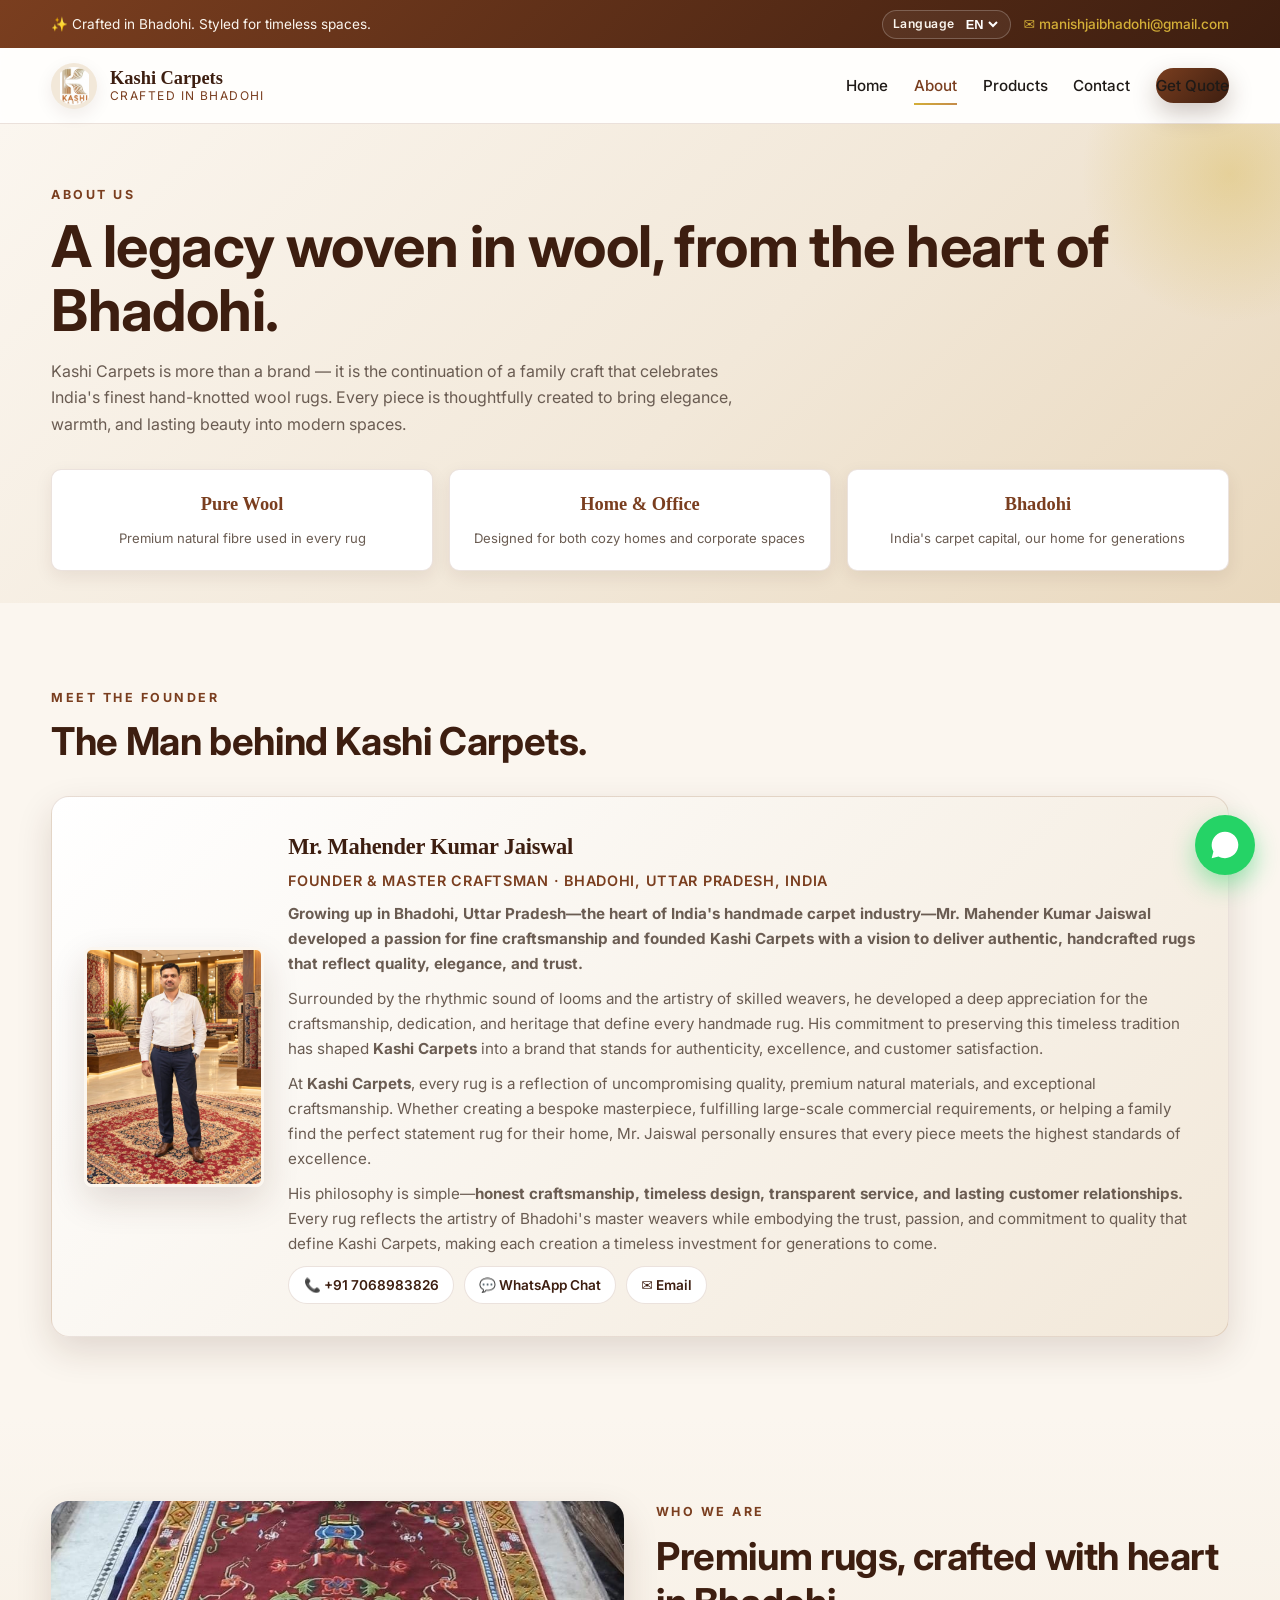
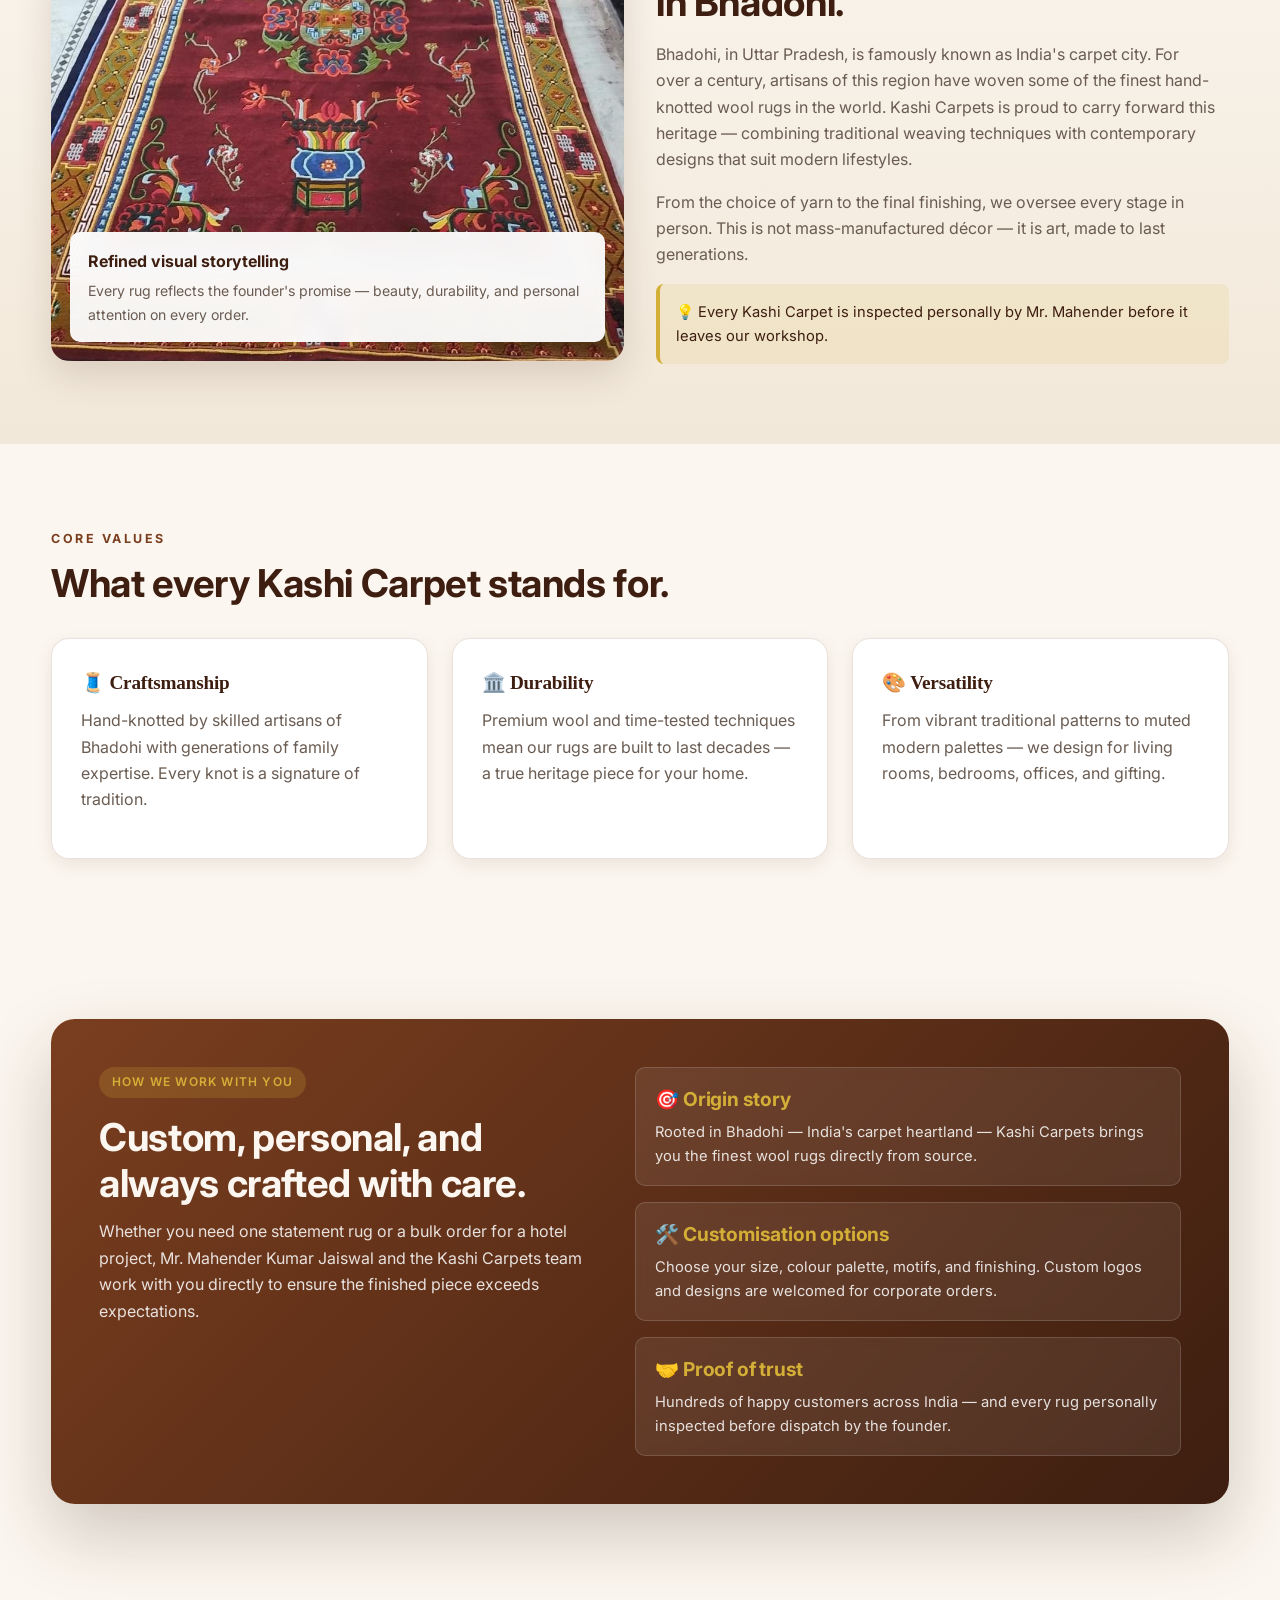
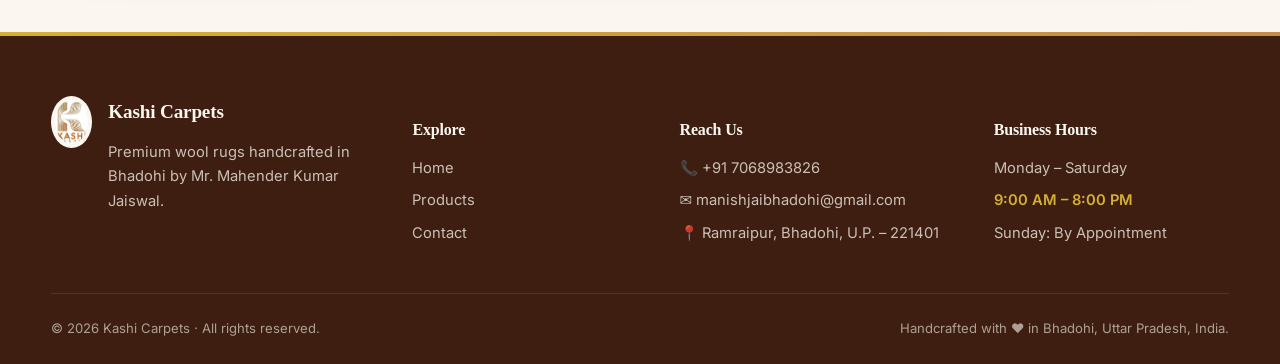
==== about.html @ 971d211e "Update phone number and email address (excluded JDK)" ====
<!DOCTYPE html>
<html lang="en">

<head>
  <meta charset="UTF-8">
  <meta name="viewport" content="width=device-width, initial-scale=1.0">
  <title>About Us | Kashi Carpets</title>
  <meta name="description"
    content="Learn about Kashi Carpets and its founder Mr. Mahender Kumar Jaiswal, a resident of Bhadohi carrying forward the legacy of handcrafted wool rugs.">
  <meta name="theme-color" content="#3d1e10">
  <link rel="icon" type="image/webp" href="assets/images/logo.webp">
  <link rel="preconnect" href="https://fonts.googleapis.com">
  <link rel="preconnect" href="https://fonts.gstatic.com" crossorigin>
  <link href="https://fonts.googleapis.com/css2?family=Inter:wght@400;500;600;700;800&display=swap" rel="stylesheet">
  <link rel="stylesheet" href="assets/css/style.css?v=20261001">
</head>

<body>

  <div class="preloader">
    <div class="loader-ring"></div>
    <span class="loader-text">Kashi Carpets</span>
  </div>

  <div class="topbar">
    <div class="topbar-inner">
      <span data-i18n="aboutTopbar">✨ Crafted in Bhadohi. Styled for timeless spaces.</span>
      <div class="topbar-actions">
        <div class="lang-switcher">
          <label for="language-switcher" data-i18n="languageLabel">Language</label>
          <select id="language-switcher" aria-label="Select website language">
            <option value="en">EN</option>
            <option value="hi">हिंदी</option>
          </select>
        </div>
        <a data-mail-link href="mailto:manishjaibhadohi@gmail.com">✉️ <span
          data-email>manishjaibhadohi@gmail.com</span></a>
      </div>
    </div>
  </div>

  <header class="site-header">
    <nav class="navbar">
      <a class="brand" href="index.html">
        <img src="assets/images/logo.webp" alt="Kashi Carpets logo">
        <span class="brand-text">
          <strong>Kashi Carpets</strong>
          <span data-i18n="brandSub">Crafted in Bhadohi</span>
        </span>
      </a>
      <button class="menu-toggle" type="button" aria-label="Open navigation" aria-expanded="false"
        data-menu-toggle>☰</button>
      <div class="nav-links" data-menu>
        <a href="index.html" data-nav-link data-i18n="navHome">Home</a>
        <a href="about.html" data-nav-link data-i18n="navAbout">About</a>
        <a href="products.html" data-nav-link data-i18n="navProducts">Products</a>
        <a href="contact.html" data-nav-link data-i18n="navContact">Contact</a>
        <a class="btn btn-primary" href="contact.html" data-i18n="getQuote">Get Quote</a>
      </div>
    </nav>
  </header>

  <main>

    <section class="page-hero">
      <div class="container">
        <span class="eyebrow">About Us</span>
        <h1 class="section-title">A legacy woven in wool, from the heart of Bhadohi.</h1>
        <p>Kashi Carpets is more than a brand — it is the continuation of a family craft that celebrates India's finest
          hand-knotted wool rugs. Every piece is thoughtfully created to bring elegance, warmth, and lasting beauty into
          modern spaces.</p>
        <div class="metric-row">
          <div class="metric-card"><strong>Pure Wool</strong><span>Premium natural fibre used in every rug</span></div>
          <div class="metric-card"><strong>Home &amp; Office</strong><span>Designed for both cozy homes and corporate
              spaces</span></div>
          <div class="metric-card"><strong>Bhadohi</strong><span>India's carpet capital, our home for generations</span>
          </div>
        </div>
      </div>
    </section>

    <!-- Founder / Owner card -->
    <section class="section">
      <div class="container">
        <span class="eyebrow">Meet the Founder</span>
        <h2 class="section-title">The Man behind Kashi Carpets.</h2>
        <div class="owner-card reveal">
          <img class="owner-avatar" src="assets/images/owner.jpeg" alt="Mr. Mahender Kumar Jaiswal, founder of Kashi Carpets">
          <div class="owner-info">
            <h3 data-owner>Mr. Mahender Kumar Jaiswal</h3>
            <span class="role">Founder &amp; Master Craftsman · <span data-location>Ramraipur, Bhadohi, Uttar Pradesh,
                India</span></span>
            <section class="founder-story">
  <p>
    <strong>
      Growing up in Bhadohi, Uttar Pradesh—the heart of India's handmade carpet
      industry—Mr. Mahender Kumar Jaiswal developed a passion for fine
      craftsmanship and founded Kashi Carpets with a vision to deliver authentic,
      handcrafted rugs that reflect quality, elegance, and trust.
    </strong>
  </p>

  <p>
    Surrounded by the rhythmic sound of looms and the artistry of skilled
    weavers, he developed a deep appreciation for the craftsmanship,
    dedication, and heritage that define every handmade rug. His commitment to
    preserving this timeless tradition has shaped <strong>Kashi Carpets</strong>
    into a brand that stands for authenticity, excellence, and customer
    satisfaction.
  </p>

  <p>
    At <strong>Kashi Carpets</strong>, every rug is a reflection of
    uncompromising quality, premium natural materials, and exceptional
    craftsmanship. Whether creating a bespoke masterpiece, fulfilling
    large-scale commercial requirements, or helping a family find the perfect
    statement rug for their home, Mr. Jaiswal personally ensures that every
    piece meets the highest standards of excellence.
  </p>

  <p>
    His philosophy is simple—<strong>honest craftsmanship, timeless design,
    transparent service, and lasting customer relationships.</strong> Every rug
    reflects the artistry of Bhadohi's master weavers while embodying the
    trust, passion, and commitment to quality that define Kashi Carpets,
    making each creation a timeless investment for generations to come.
  </p>
</section>
            <div class="owner-links">
              <a data-tel-link href="tel:917068983826">📞 <span data-phone>+91 7068983826</span></a>
              <a data-wa-link href="https://wa.me/917068983826" target="_blank" rel="noopener">💬 WhatsApp Chat</a>
              <a data-mail-link href="mailto:manishjaibhadohi@gmail.com">✉️ Email</a>
            </div>
          </div>
        </div>
      </div>
    </section>

    <section class="section" style="background: linear-gradient(180deg, transparent 0%, #f2e8d9 100%);">
      <div class="container grid-2">
        <div class="media-card reveal">
          <img src="assets\images\WhatsApp Image 2026-07-15 at 11.04.21 PM.jpeg"
          alt="Kashi Carpets red rug">
          <div class="floating-card">
            <strong>Refined visual storytelling</strong>
            <p>Every rug reflects the founder's promise — beauty, durability, and personal attention on every order.</p>
          </div>
        </div>
        <div class="about-panel reveal">
          <span class="eyebrow">Who We Are</span>
          <h2 class="section-title">Premium rugs, crafted with heart in Bhadohi.</h2>
          <p>Bhadohi, in Uttar Pradesh, is famously known as India's carpet city. For over a century, artisans of this
            region have woven some of the finest hand-knotted wool rugs in the world. Kashi Carpets is proud to carry
            forward this heritage — combining traditional weaving techniques with contemporary designs that suit modern
            lifestyles.</p>
          <p>From the choice of yarn to the final finishing, we oversee every stage in person. This is not
            mass-manufactured décor — it is art, made to last generations.</p>
          <div class="notice">💡 Every Kashi Carpet is inspected personally by Mr. Mahender  before it leaves our
            workshop.</div>
        </div>
      </div>
    </section>

    <section class="section">
      <div class="container">
        <span class="eyebrow">Core Values</span>
        <h2 class="section-title" style="margin-bottom:2rem;">What every Kashi Carpet stands for.</h2>
        <div class="grid-3">
          <div class="value-card reveal">
            <h3>🧵 Craftsmanship</h3>
            <p>Hand-knotted by skilled artisans of Bhadohi with generations of family expertise. Every knot is a
              signature of tradition.</p>
          </div>
          <div class="value-card reveal">
            <h3>🏛️ Durability</h3>
            <p>Premium wool and time-tested techniques mean our rugs are built to last decades — a true heritage piece
              for your home.</p>
          </div>
          <div class="value-card reveal">
            <h3>🎨 Versatility</h3>
            <p>From vibrant traditional patterns to muted modern palettes — we design for living rooms, bedrooms,
              offices, and gifting.</p>
          </div>
        </div>
      </div>
    </section>

    <section class="section">
      <div class="container split-banner reveal">
        <div>
          <span class="badge">How we work with you</span>
          <h2>Custom, personal, and always crafted with care.</h2>
          <p>Whether you need one statement rug or a bulk order for a hotel project, Mr. Mahender Kumar Jaiswal and the
            Kashi Carpets team work with you directly to ensure the finished piece exceeds expectations.</p>
        </div>
        <div class="timeline">
          <div class="step-card">
            <h3>🎯 Origin story</h3>
            <p>Rooted in Bhadohi — India's carpet heartland — Kashi Carpets brings you the finest wool rugs directly
              from source.</p>
          </div>
          <div class="step-card">
            <h3>🛠️ Customisation options</h3>
            <p>Choose your size, colour palette, motifs, and finishing. Custom logos and designs are welcomed for
              corporate orders.</p>
          </div>
          <div class="step-card">
            <h3>🤝 Proof of trust</h3>
            <p>Hundreds of happy customers across India — and every rug personally inspected before dispatch by the
              founder.</p>
          </div>
        </div>
      </div>
    </section>
  </main>

  <footer class="site-footer">
    <div class="footer-grid">
      <div>
        <div class="footer-brand">
          <img src="assets/images/logo.webp" alt="Kashi Carpets logo">
          <div>
            <h3>Kashi Carpets</h3>
            <p>Premium wool rugs handcrafted in Bhadohi by <span data-owner>Mr. Mahender Kumar Jaiswal</span>.</p>
          </div>
        </div>
      </div>
      <div>
        <h4>Explore</h4>
        <p><a href="index.html">Home</a></p>
        <p><a href="products.html">Products</a></p>
        <p><a href="contact.html">Contact</a></p>
      </div>
      <div>
        <h4>Reach Us</h4>
        <p><a data-tel-link href="tel:917068983826">📞 <span data-phone>+91-70689-83826</span></a></p>
          <p><a data-mail-link href="mailto:manishjaibhadohi@gmail.com">✉️ <span
            data-email>manishjaibhadohi@gmail.com</span></a></p>
        <p>📍 Ramraipur, Bhadohi, U.P. – 221401</p>
      </div>
      <div>
        <h4>Business Hours</h4>
        <p>Monday – Saturday</p>
        <p style="color:var(--accent-2);font-weight:600;">9:00 AM – 8:00 PM</p>
        <p>Sunday: By Appointment</p>
      </div>
    </div>
    <div class="footer-bottom">
      <span>© <span data-year></span> Kashi Carpets · All rights reserved.</span>
      <span>Handcrafted with ♥ in Bhadohi, Uttar Pradesh, India.</span>
    </div>
  </footer>

  <button class="back-to-top" data-back-to-top aria-label="Back to top">↑</button>
  <a class="whatsapp-float" data-wa-link href="#" target="_blank" rel="noopener" aria-label="Chat on WhatsApp">
    <svg viewBox="0 0 24 24" fill="currentColor">
      <path
        d="M17.5 14.4c-.3-.1-1.7-.9-2-1-.3-.1-.5-.1-.7.1-.2.3-.7.9-.9 1.1-.2.2-.3.2-.6.1-.3-.1-1.2-.4-2.3-1.4-.9-.8-1.5-1.7-1.6-2-.2-.3 0-.4.1-.6.1-.1.3-.3.4-.5.1-.2.2-.3.3-.5.1-.2 0-.4 0-.5-.1-.1-.7-1.6-.9-2.2-.2-.6-.5-.5-.7-.5h-.6c-.2 0-.5.1-.8.4-.3.3-1 1-1 2.5s1 2.9 1.2 3.1c.1.2 2 3.1 4.9 4.3.7.3 1.2.5 1.7.6.7.2 1.3.2 1.8.1.5-.1 1.7-.7 1.9-1.4.2-.7.2-1.2.2-1.4-.1-.1-.3-.2-.6-.3zM12 2C6.5 2 2 6.5 2 12c0 1.8.5 3.5 1.3 4.9L2 22l5.2-1.3c1.4.8 3 1.2 4.8 1.2 5.5 0 10-4.5 10-10S17.5 2 12 2z" />
    </svg>
  </a>

  <script src="assets/js/script.js?v=20261001"></script>
</body>

</html>
---- assets/css/style.css ----
/* ===========================================================
   KASHI CARPETS — Impressive Frontend Stylesheet
   Owner: Mr. Mahender Kumar Jaiswal | Bhadohi, U.P.
   Phone: +91 7068983826
   =========================================================== */

/* ---------- Root Variables & Reset ---------- */
:root {
  --brand-1: #3d1e10;         /* deep espresso */
  --brand-2: #7a3e1f;         /* warm rust */
  --brand-3: #c48b4a;         /* golden caramel */
  --accent : #0f3554;         /* deep royal blue */
  --accent-2: #d4af37;        /* luxury gold */
  --cream : #fbf6ef;
  --cream-2: #f2e8d9;
  --ink   : #1f1a17;
  --muted : #6a5c52;
  --white : #ffffff;
  --border: rgba(122, 62, 31, 0.15);
  --shadow-sm: 0 6px 18px rgba(61, 30, 16, 0.08);
  --shadow-md: 0 14px 36px rgba(61, 30, 16, 0.14);
  --shadow-lg: 0 30px 70px rgba(61, 30, 16, 0.22);
  --grad-hero: linear-gradient(135deg, #fbf6ef 0%, #f2e8d9 55%, #e9d8bd 100%);
  --grad-brand: linear-gradient(135deg, #7a3e1f 0%, #3d1e10 100%);
  --grad-gold : linear-gradient(135deg, #d4af37 0%, #c48b4a 100%);
  --radius : 18px;
  --radius-sm: 10px;
  --ease  : cubic-bezier(.2,.7,.2,1);
}

*, *::before, *::after { box-sizing: border-box; }

html { scroll-behavior: smooth; }

body {
  margin: 0;
  font-family: 'Inter', system-ui, -apple-system, Segoe UI, Roboto, sans-serif;
  color: var(--ink);
  background: var(--cream);
  line-height: 1.65;
  overflow-x: hidden;
  -webkit-font-smoothing: antialiased;
}

img { max-width: 100%; display: block; }

a { color: inherit; text-decoration: none; transition: color .25s var(--ease); }
a:hover { color: var(--brand-2); }

h1, h2, h3, h4 { font-family: 'Playfair Display', 'Inter', serif; font-weight: 700; letter-spacing: -.01em; color: var(--brand-1); }
h1 { font-size: clamp(2.2rem, 4.5vw, 3.6rem); line-height: 1.1; margin: 0 0 1rem; }
h2 { font-size: clamp(1.6rem, 3vw, 2.4rem); line-height: 1.2; margin: 0 0 .8rem; }
h3 { font-size: 1.2rem; margin: 0 0 .5rem; }
p { margin: 0 0 1rem; color: var(--muted); }

/* ---------- Preloader ---------- */
.preloader {
  position: fixed; inset: 0; z-index: 9999;
  background: var(--grad-brand);
  display: grid; place-items: center;
  transition: opacity .6s ease, visibility .6s ease;
}
.preloader.hidden { opacity: 0; visibility: hidden; }
.loader-ring {
  width: 68px; height: 68px;
  border: 4px solid rgba(255,255,255,.2);
  border-top-color: var(--accent-2);
  border-radius: 50%;
  animation: spin 1s linear infinite;
}
.loader-text {
  position: absolute; margin-top: 130px;
  color: var(--cream); letter-spacing: .35em;
  font-size: .8rem; font-weight: 600; text-transform: uppercase;
}
@keyframes spin { to { transform: rotate(360deg); } }

/* ---------- Container ---------- */
.container { width: min(1200px, 92%); margin-inline: auto; }

/* ---------- Topbar ---------- */
.topbar {
  background: var(--grad-brand);
  color: var(--cream);
  font-size: .85rem;
}
.topbar-inner {
  width: min(1200px, 92%);
  margin-inline: auto;
  padding: .6rem 0;
  display: flex; justify-content: space-between; align-items: center;
  gap: 1rem; flex-wrap: wrap;
}
.topbar a { color: var(--accent-2); font-weight: 500; }
.topbar a:hover { color: var(--white); }
.topbar-actions {
  display: flex; align-items: center; gap: .75rem; flex-wrap: wrap;
}
.lang-switcher {
  display: inline-flex; align-items: center; gap: .45rem;
  padding: .22rem .6rem; border: 1px solid rgba(255,255,255,.22);
  border-radius: 999px; background: rgba(255,255,255,.06);
}
.lang-switcher label {
  font-size: .76rem; font-weight: 600; letter-spacing: .04em; color: var(--cream);
}
.lang-switcher select {
  border: none; background: transparent; color: var(--white); font-weight: 600;
  font-size: .8rem; outline: none; cursor: pointer;
}
.lang-switcher select option { color: var(--brand-1); }

/* ---------- Header / Navbar ---------- */
.site-header {
  position: sticky; top: 0; z-index: 100;
  background: rgba(255,255,255,.85);
  backdrop-filter: saturate(180%) blur(14px);
  -webkit-backdrop-filter: saturate(180%) blur(14px);
  border-bottom: 1px solid var(--border);
  transition: box-shadow .3s ease;
}
.site-header.scrolled { box-shadow: var(--shadow-sm); }
.navbar {
  width: min(1200px, 92%); margin-inline: auto;
  display: flex; align-items: center; justify-content: space-between;
  padding: .9rem 0;
}
.brand { display: flex; align-items: center; gap: .8rem; }
.brand img { height: 46px; width: 46px; object-fit: contain; border-radius: 50%;
  background: var(--cream-2); padding: 4px; box-shadow: var(--shadow-sm); }
.brand-text { display: flex; flex-direction: column; line-height: 1.15; }
.brand-text strong { color: var(--brand-1); font-size: 1.15rem; font-family: 'Playfair Display', serif; }
.brand-text span { color: var(--brand-2); font-size: .75rem; letter-spacing: .12em; text-transform: uppercase; }

.nav-links { display: flex; align-items: center; gap: 1.6rem; }
.nav-links a {
  color: var(--ink); font-weight: 500; font-size: .95rem; position: relative;
  padding: .3rem 0;
}
.nav-links a:not(.btn)::after {
  content: ''; position: absolute; left: 0; right: 0; bottom: -2px; height: 2px;
  background: var(--grad-gold); transform: scaleX(0); transform-origin: right;
  transition: transform .35s var(--ease);
}
.nav-links a:not(.btn):hover::after,
.nav-links a.active::after { transform: scaleX(1); transform-origin: left; }
.nav-links a.active { color: var(--brand-2); }

.menu-toggle {
  display: none; background: transparent; border: 0;
  font-size: 1.6rem; color: var(--brand-1); cursor: pointer;
}

/* ---------- Buttons ---------- */
.btn {
  display: inline-flex; align-items: center; justify-content: center; gap: .5rem;
  padding: .8rem 1.4rem; border-radius: 999px; font-weight: 600; font-size: .92rem;
  cursor: pointer; border: 0;
  transition: transform .25s var(--ease), box-shadow .25s var(--ease), background .3s;
  white-space: nowrap;
}
.btn-primary {
  background: var(--grad-brand); color: var(--cream);
  box-shadow: 0 10px 24px rgba(61,30,16,.25);
}
.btn-primary:hover { transform: translateY(-2px); color: var(--white);
  box-shadow: 0 16px 32px rgba(61,30,16,.35); }
.btn-outline {
  background: transparent; color: var(--brand-1); border: 2px solid var(--brand-1);
}
.btn-outline:hover { background: var(--brand-1); color: var(--cream); transform: translateY(-2px); }
.btn-secondary {
  background: var(--grad-gold); color: var(--brand-1);
  box-shadow: 0 10px 24px rgba(212,175,55,.35);
}
.btn-secondary:hover { transform: translateY(-2px); color: var(--brand-1);
  box-shadow: 0 16px 32px rgba(212,175,55,.5); }

/* ---------- Hero ---------- */
.hero {
  position: relative;
  padding: 4rem 0 5rem;
  background: var(--grad-hero);
  overflow: hidden;
}
.hero::before, .hero::after {
  content: ''; position: absolute; border-radius: 50%;
  background: radial-gradient(circle, rgba(212,175,55,.3), transparent 70%);
  pointer-events: none;
}
.hero::before { width: 500px; height: 500px; top: -180px; right: -120px; }
.hero::after  { width: 380px; height: 380px; bottom: -160px; left: -120px;
  background: radial-gradient(circle, rgba(122,62,31,.2), transparent 70%); }

.hero-inner {
  position: relative; z-index: 2;
  width: min(1200px, 92%); margin-inline: auto;
  display: grid; grid-template-columns: 1.05fr 1fr; gap: 3.5rem; align-items: center;
}
.hero-copy .badge {
  display: inline-block; padding: .4rem .9rem; border-radius: 999px;
  background: rgba(122,62,31,.1); color: var(--brand-2);
  font-size: .78rem; font-weight: 600; letter-spacing: .1em; text-transform: uppercase;
  margin-bottom: 1rem;
}
.hero-copy h1 span.accent {
  background: var(--grad-gold); -webkit-background-clip: text;
  background-clip: text; color: transparent; font-style: italic;
}
.hero-copy p { font-size: 1.05rem; max-width: 520px; }
.hero-actions { display: flex; gap: .9rem; flex-wrap: wrap; margin: 1.5rem 0 2rem; }

.hero-stats { display: grid; grid-template-columns: repeat(3, 1fr); gap: 1rem; max-width: 540px; }
.stat-box {
  background: rgba(255,255,255,.7); backdrop-filter: blur(8px);
  border: 1px solid var(--border); border-radius: var(--radius-sm);
  padding: 1rem; text-align: center;
  transition: transform .3s var(--ease);
}
.stat-box:hover { transform: translateY(-4px); }
.stat-box strong {
  display: block; font-size: 1.6rem; color: var(--brand-2);
  font-family: 'Playfair Display', serif;
}
.stat-box span { font-size: .78rem; color: var(--muted); }

.hero-visual {
  display: grid;
  grid-template-columns: 1.4fr 1fr;
  grid-template-rows: 1fr 1fr;
  grid-template-areas: "large small1" "large small2";
  gap: 1rem; min-height: 480px;
}
.hero-panel { position: relative; border-radius: var(--radius); overflow: hidden;
  box-shadow: var(--shadow-md); transition: transform .5s var(--ease); }
.hero-panel img { width: 100%; height: 100%; object-fit: cover; transition: transform 1s var(--ease); }
.hero-panel:hover img { transform: scale(1.08); }
.hero-panel.large { grid-area: large; animation: floatY 6s ease-in-out infinite; }
.hero-panel.small-top { grid-area: small1; animation: floatY 6s ease-in-out infinite .8s; }
.hero-panel.small-bottom { grid-area: small2; animation: floatY 6s ease-in-out infinite 1.6s; }
@keyframes floatY {
  0%, 100% { transform: translateY(0); }
  50% { transform: translateY(-10px); }
}
.hero-chip {
  position: absolute; left: 1rem; bottom: 1rem; right: 1rem;
  background: rgba(255,255,255,.92); backdrop-filter: blur(8px);
  padding: .8rem 1rem; border-radius: var(--radius-sm);
  box-shadow: var(--shadow-sm);
}
.hero-chip strong { display: block; color: var(--brand-1); font-family: 'Playfair Display', serif; }
.hero-chip span  { font-size: .82rem; color: var(--muted); }

/* ---------- Sections & Utility ---------- */
.section { padding: 5rem 0; }
.section-title { margin-bottom: 1rem; }
.eyebrow {
  display: inline-block; font-size: .78rem; font-weight: 700; letter-spacing: .2em;
  color: var(--brand-2); text-transform: uppercase; margin-bottom: .6rem;
}
.grid-2 { display: grid; grid-template-columns: repeat(2, 1fr); gap: 2rem; align-items: center; }
.grid-3 { display: grid; grid-template-columns: repeat(3, 1fr); gap: 1.5rem; }
.grid-4 { display: grid; grid-template-columns: repeat(4, 1fr); gap: 1.5rem; }

.card {
  background: var(--white); border-radius: var(--radius);
  box-shadow: var(--shadow-sm); padding: 2rem;
}

/* ---------- Feature strip ---------- */
.feature-strip { margin-top: -2.5rem; position: relative; z-index: 3; }
.feature-strip .card { display: grid; grid-template-columns: repeat(3, 1fr); gap: 1.2rem; }
.feature-item {
  display: flex; align-items: flex-start; gap: 1rem; padding: 1rem;
  border-radius: var(--radius-sm); transition: background .3s;
}
.feature-item:hover { background: var(--cream-2); }
.icon-bubble {
  flex: 0 0 auto; width: 48px; height: 48px; border-radius: 14px;
  display: grid; place-items: center;
  background: var(--grad-brand); color: var(--cream-2);
  font-weight: 700; font-family: 'Playfair Display', serif; font-size: 1rem;
  box-shadow: var(--shadow-sm);
}
.feature-item h3 { font-family: 'Inter', sans-serif; font-size: 1.05rem; color: var(--brand-1); }
.feature-item p  { font-size: .92rem; margin: 0; }

/* ---------- About / Media panels ---------- */
.about-panel p { max-width: 560px; }
.media-card {
  position: relative; border-radius: var(--radius); overflow: hidden;
  box-shadow: var(--shadow-md); transition: transform .5s var(--ease);
}
.media-card:hover { transform: translateY(-6px); }
.media-card img { width: 100%; height: 460px; object-fit: cover; }
.floating-card {
  position: absolute; left: 1.2rem; right: 1.2rem; bottom: 1.2rem;
  background: rgba(255,255,255,.94); backdrop-filter: blur(8px);
  padding: 1rem 1.1rem; border-radius: var(--radius-sm);
  box-shadow: var(--shadow-sm);
}
.floating-card strong { color: var(--brand-1); display: block; margin-bottom: .3rem; }
.floating-card p { font-size: .88rem; margin: 0; }

/* ---------- Products ---------- */
.products-toolbar {
  display: flex; justify-content: space-between; align-items: flex-end;
  gap: 1.5rem; flex-wrap: wrap; margin-bottom: 2rem;
}
.filter-group { display: flex; flex-wrap: wrap; gap: .6rem; }
.filter-btn {
  border: 1px solid var(--border); background: var(--white);
  color: var(--brand-1); padding: .55rem 1.1rem; border-radius: 999px;
  font-weight: 500; font-size: .88rem; cursor: pointer;
  transition: all .25s var(--ease);
}
.filter-btn:hover { border-color: var(--brand-2); color: var(--brand-2); }
.filter-btn.active {
  background: var(--grad-brand); color: var(--cream); border-color: transparent;
  box-shadow: var(--shadow-sm);
}

.product-card {
  background: var(--white); border-radius: var(--radius); overflow: hidden;
  box-shadow: var(--shadow-sm);
  transition: transform .35s var(--ease), box-shadow .35s var(--ease);
  display: flex; flex-direction: column; position: relative;
}
.product-card::before {
  content: ''; position: absolute; inset: 0; border-radius: var(--radius);
  border: 2px solid transparent; pointer-events: none;
  transition: border-color .3s;
}
.product-card:hover {
  transform: translateY(-8px);
  box-shadow: var(--shadow-lg);
}
.product-card:hover::before { border-color: var(--accent-2); }
.product-image { position: relative; overflow: hidden; aspect-ratio: 4/3; }
.product-image img { width: 100%; height: 100%; object-fit: cover;
  transition: transform .8s var(--ease); }
.product-card:hover .product-image img { transform: scale(1.1); }
.product-badge {
  position: absolute; top: 12px; left: 12px;
  background: var(--grad-gold); color: var(--brand-1);
  padding: .3rem .7rem; border-radius: 999px;
  font-size: .72rem; font-weight: 700; letter-spacing: .05em;
}
.product-content { padding: 1.2rem 1.2rem 1.4rem; flex: 1; display: flex; flex-direction: column; }
.product-content h3 {
  font-family: 'Playfair Display', serif; font-size: 1.05rem;
  margin: .3rem 0 .4rem; line-height: 1.3; color: var(--brand-1);
}
.product-content > p { font-size: .88rem; margin-bottom: 1rem; }
.tag-row { display: flex; flex-wrap: wrap; gap: .35rem; margin-bottom: .5rem; }
.tag {
  font-size: .7rem; font-weight: 600; letter-spacing: .05em;
  background: var(--cream-2); color: var(--brand-2);
  padding: .25rem .55rem; border-radius: 999px;
}
.price-row {
  display: flex; align-items: center; gap: .55rem; flex-wrap: wrap;
  margin: .5rem 0 .8rem;
}
.price-current {
  font-family: 'Playfair Display', serif; font-size: 1.25rem; font-weight: 700;
  color: var(--brand-1);
}
.price-old { color: var(--muted); text-decoration: line-through; font-size: .9rem; }
.price-off {
  font-size: .72rem; font-weight: 700; color: #22853f;
  background: rgba(34,133,63,.12); padding: .2rem .5rem; border-radius: 999px;
}
.product-actions {
  margin-top: auto; display: flex; gap: .5rem;
}
.product-actions .btn { flex: 1; padding: .55rem .9rem; font-size: .82rem; }

/* ---------- Page hero ---------- */
.page-hero {
  padding: 3.5rem 0 2rem;
  background: var(--grad-hero);
  position: relative; overflow: hidden;
}
.page-hero::after {
  content: ''; position: absolute; right: -100px; top: -100px;
  width: 300px; height: 300px; border-radius: 50%;
  background: radial-gradient(circle, rgba(212,175,55,.35), transparent 70%);
}
.page-hero .container { position: relative; z-index: 2; }
.page-hero p { max-width: 700px; }

/* ---------- Metric cards ---------- */
.metric-row { display: grid; grid-template-columns: repeat(3, 1fr); gap: 1rem; margin-top: 2rem; }
.metric-card {
  background: var(--white); border-radius: var(--radius-sm);
  padding: 1.2rem; text-align: center; box-shadow: var(--shadow-sm);
  border: 1px solid var(--border);
  transition: transform .3s var(--ease);
}
.metric-card:hover { transform: translateY(-4px); }
.metric-card strong {
  display: block; font-family: 'Playfair Display', serif;
  color: var(--brand-2); font-size: 1.15rem; margin-bottom: .3rem;
}
.metric-card span { font-size: .82rem; color: var(--muted); }

/* ---------- Value cards ---------- */
.value-card {
  background: var(--white); border-radius: var(--radius); padding: 1.8rem;
  box-shadow: var(--shadow-sm); border: 1px solid var(--border);
  transition: all .35s var(--ease); position: relative; overflow: hidden;
}
.value-card::before {
  content: ''; position: absolute; top: 0; left: 0; height: 4px; width: 0;
  background: var(--grad-gold); transition: width .5s var(--ease);
}
.value-card:hover { transform: translateY(-6px); box-shadow: var(--shadow-md); }
.value-card:hover::before { width: 100%; }
.value-card h3 { font-family: 'Playfair Display', serif; color: var(--brand-1); }
.notice {
  padding: 1rem; border-left: 4px solid var(--accent-2);
  background: rgba(212,175,55,.12); border-radius: 8px;
  color: var(--brand-1); font-size: .92rem; margin-top: 1rem;
}

/* ---------- Owner Card ---------- */
.owner-card {
  background: linear-gradient(135deg, #fff 0%, var(--cream-2) 100%);
  border-radius: var(--radius); padding: 2rem;
  box-shadow: var(--shadow-md); border: 1px solid var(--border);
  display: grid; grid-template-columns: auto 1fr; gap: 1.5rem; align-items: center;
  margin-top: 2rem;
}
.owner-avatar {
  width: 180px; height: 240px; border-radius: 8px;
  object-fit: cover; object-position: center;
  box-shadow: var(--shadow-md);
  border: 3px solid var(--cream);
}
.owner-info h3 { font-family: 'Playfair Display', serif; font-size: 1.4rem; color: var(--brand-1); margin-bottom: .2rem; }
.owner-info .role { color: var(--brand-2); font-weight: 600; font-size: .9rem; letter-spacing: .05em; text-transform: uppercase; margin-bottom: .5rem; display: block; }
.owner-info p { margin: 0 0 .6rem; font-size: .95rem; color: var(--muted); }
.owner-links { display: flex; flex-wrap: wrap; gap: .6rem; margin-top: .6rem; }
.owner-links a {
  padding: .45rem .9rem; border-radius: 999px;
  background: var(--white); color: var(--brand-1); font-weight: 600; font-size: .85rem;
  border: 1px solid var(--border);
  transition: all .25s var(--ease);
}
.owner-links a:hover { background: var(--brand-1); color: var(--cream); border-color: transparent; transform: translateY(-2px); }

/* ---------- Split banner / Timeline ---------- */
.split-banner {
  display: grid; grid-template-columns: 1fr 1.1fr; gap: 2.5rem;
  background: var(--grad-brand); color: var(--cream);
  padding: 3rem; border-radius: calc(var(--radius) + 6px);
  box-shadow: var(--shadow-lg);
}
.split-banner h2 { color: var(--cream); }
.split-banner p { color: rgba(255,255,255,.85); }
.split-banner .badge {
  display: inline-block; padding: .35rem .8rem; border-radius: 999px;
  background: rgba(212,175,55,.2); color: var(--accent-2);
  font-size: .75rem; font-weight: 600; letter-spacing: .1em; text-transform: uppercase;
  margin-bottom: 1rem;
}
.timeline { display: flex; flex-direction: column; gap: 1rem; }
.timeline-item, .step-card {
  background: rgba(255,255,255,.08); backdrop-filter: blur(6px);
  border: 1px solid rgba(255,255,255,.15); border-radius: var(--radius-sm);
  padding: 1rem 1.2rem;
  transition: transform .3s var(--ease), background .3s;
}
.timeline-item:hover, .step-card:hover {
  transform: translateX(6px); background: rgba(255,255,255,.14);
}
.timeline-item h3, .step-card h3 { color: var(--accent-2); font-family: 'Inter', sans-serif; margin-bottom: .3rem; }
.timeline-item p, .step-card p { color: rgba(255,255,255,.85); margin: 0; font-size: .92rem; }

/* ---------- Testimonials ---------- */
.testimonial-card {
  background: var(--white); border-radius: var(--radius); padding: 1.8rem;
  box-shadow: var(--shadow-sm); border: 1px solid var(--border);
  transition: transform .35s var(--ease), box-shadow .35s;
  position: relative;
}
.testimonial-card:hover { transform: translateY(-6px); box-shadow: var(--shadow-md); }
.testimonial-card::before {
  content: '"'; position: absolute; top: -20px; left: 20px;
  font-family: 'Playfair Display', serif;
  font-size: 5rem; color: var(--accent-2); line-height: 1;
}
.testimonial-card p { font-style: italic; color: var(--ink); margin-bottom: 1rem; }
.testimonial-author { display: flex; align-items: center; gap: .8rem; }
.testimonial-avatar {
  width: 44px; height: 44px; border-radius: 50%;
  background: var(--grad-gold); color: var(--brand-1);
  display: grid; place-items: center; font-weight: 700;
  font-family: 'Playfair Display', serif;
}
.testimonial-author strong { color: var(--brand-1); display: block; }
.testimonial-author span { color: var(--muted); font-size: .82rem; }
.stars { color: var(--accent-2); letter-spacing: .1em; font-size: .9rem; margin-bottom: .5rem; }

/* ---------- Contact ---------- */
.contact-grid { display: grid; grid-template-columns: 1fr 1.4fr; gap: 2rem; align-items: start; }
.contact-list { display: grid; gap: 1rem; }
.contact-card {
  background: var(--white); border-radius: var(--radius-sm); padding: 1.2rem 1.4rem;
  box-shadow: var(--shadow-sm); border-left: 4px solid var(--brand-2);
  transition: all .3s var(--ease);
}
.contact-card:hover {
  border-left-color: var(--accent-2); transform: translateX(4px);
  box-shadow: var(--shadow-md);
}
.contact-card h3 {
  font-family: 'Inter', sans-serif; font-size: .78rem; letter-spacing: .18em;
  text-transform: uppercase; color: var(--brand-2); margin-bottom: .4rem;
}
.contact-card p, .contact-card a {
  color: var(--brand-1); font-size: 1rem; margin: 0; font-weight: 500;
}
.contact-card a:hover { color: var(--brand-2); }

.contact-panel {
  background: var(--white); border-radius: var(--radius); padding: 2rem;
  box-shadow: var(--shadow-md);
}
.form-grid {
  display: grid; grid-template-columns: repeat(2, 1fr); gap: 1rem; margin-bottom: 1.2rem;
}
.form-group.full { grid-column: 1 / -1; }
.form-group label {
  display: block; font-size: .82rem; font-weight: 600; color: var(--brand-1);
  margin-bottom: .35rem;
}
.form-group input, .form-group select, .form-group textarea {
  width: 100%; padding: .75rem .9rem; border: 1px solid var(--border);
  border-radius: var(--radius-sm); font-family: inherit; font-size: .95rem;
  background: var(--cream); color: var(--ink);
  transition: border-color .25s, box-shadow .25s, background .25s;
}
.form-group textarea { min-height: 120px; resize: vertical; }
.form-group input:focus, .form-group select:focus, .form-group textarea:focus {
  outline: 0; border-color: var(--brand-2); background: var(--white);
  box-shadow: 0 0 0 4px rgba(122,62,31,.12);
}
.form-message {
  margin-top: 1rem; padding: .75rem 1rem; border-radius: var(--radius-sm);
  font-size: .9rem; display: none;
}
.form-message.success { display: block; background: rgba(34,133,63,.12); color: #22853f; border: 1px solid rgba(34,133,63,.25); }
.form-message.error   { display: block; background: rgba(220,53,53,.12); color: #b93030;   border: 1px solid rgba(220,53,53,.25);   }

/* ---------- Floating Action Buttons ---------- */
.whatsapp-float {
  position: fixed; bottom: 25px; right: 25px; z-index: 90;
  width: 60px; height: 60px; border-radius: 50%;
  background: #25d366; color: #fff;
  display: grid; place-items: center;
  box-shadow: 0 10px 24px rgba(37,211,102,.45);
  transition: transform .3s var(--ease);
  animation: pulseWA 2.5s infinite;
}
.whatsapp-float:hover { transform: scale(1.1); color: #fff; }
.whatsapp-float svg { width: 32px; height: 32px; }
@keyframes pulseWA {
  0%   { box-shadow: 0 0 0 0 rgba(37,211,102,.55); }
  70%  { box-shadow: 0 0 0 16px rgba(37,211,102,0); }
  100% { box-shadow: 0 0 0 0 rgba(37,211,102,0); }
}

.back-to-top {
  position: fixed; bottom: 25px; right: 95px; z-index: 90;
  width: 44px; height: 44px; border-radius: 50%;
  background: var(--grad-brand); color: var(--cream-2);
  display: grid; place-items: center;
  box-shadow: var(--shadow-md); cursor: pointer; border: 0;
  font-size: 1.2rem; transform: translateY(20px); opacity: 0;
  pointer-events: none;
  transition: all .3s var(--ease);
}
.back-to-top.visible { opacity: 1; transform: translateY(0); pointer-events: auto; }
.back-to-top:hover { transform: translateY(-4px); }

/* ---------- Footer ---------- */
.site-footer {
  background: var(--brand-1);
  color: var(--cream-2);
  padding: 4rem 0 1.5rem;
  margin-top: 3rem;
  position: relative;
  overflow: hidden;
}
.site-footer::before {
  content: ''; position: absolute; top: 0; left: 0; right: 0; height: 4px;
  background: var(--grad-gold);
}
.footer-grid {
  width: min(1200px, 92%); margin-inline: auto;
  display: grid; grid-template-columns: 1.4fr 1fr 1.2fr 1fr; gap: 2rem;
}
.footer-brand { display: flex; gap: 1rem; align-items: flex-start; }
.footer-brand img { width: 52px; height: 52px; border-radius: 50%; background: var(--cream); padding: 4px; }
.footer-grid h3, .footer-grid h4 { color: var(--cream); margin-bottom: .8rem; font-family: 'Playfair Display', serif; }
.footer-grid p { color: rgba(251,246,239,.75); font-size: .92rem; margin: 0 0 .5rem; }
.footer-grid a { color: rgba(251,246,239,.75); }
.footer-grid a:hover { color: var(--accent-2); }
.footer-social { display: flex; gap: .6rem; margin-top: .8rem; }
.footer-social a {
  width: 38px; height: 38px; border-radius: 50%;
  background: rgba(255,255,255,.1); display: grid; place-items: center;
  transition: all .3s var(--ease);
}
.footer-social a:hover { background: var(--grad-gold); transform: translateY(-3px); }
.footer-social svg { width: 18px; height: 18px; fill: currentColor; }
.footer-bottom {
  width: min(1200px, 92%); margin: 2.5rem auto 0;
  padding-top: 1.5rem; border-top: 1px solid rgba(251,246,239,.1);
  display: flex; justify-content: space-between; flex-wrap: wrap; gap: 1rem;
  font-size: .82rem; color: rgba(251,246,239,.6);
}

/* ---------- Reveal Animations ---------- */
.reveal { opacity: 0; transform: translateY(30px); transition: opacity .8s var(--ease), transform .8s var(--ease); }
.reveal.visible { opacity: 1; transform: translateY(0); }

/* ---------- Empty state ---------- */
.empty-state {
  text-align: center; padding: 3rem; color: var(--muted);
  background: var(--white); border-radius: var(--radius);
  border: 1px dashed var(--border);
}

/* ---------- Responsive ---------- */
@media (max-width: 960px) {
  .hero { padding: 3rem 0; }
  .hero-inner { grid-template-columns: 1fr; }
  .hero-visual { min-height: 380px; }
  .grid-2 { grid-template-columns: 1fr; }
  .grid-3, .grid-4 { grid-template-columns: repeat(2, 1fr); }
  .feature-strip .card { grid-template-columns: 1fr; }
  .split-banner { grid-template-columns: 1fr; padding: 2rem; }
  .contact-grid { grid-template-columns: 1fr; }
  .footer-grid { grid-template-columns: repeat(2, 1fr); }
  .metric-row { grid-template-columns: 1fr; }
  .products-toolbar { flex-direction: column; align-items: flex-start; }
}

@media (max-width: 720px) {
  .menu-toggle { display: block; }
  .nav-links {
    position: absolute; top: 100%; left: 0; right: 0;
    flex-direction: column; align-items: stretch; gap: 0;
    background: var(--white); border-top: 1px solid var(--border);
    padding: 1rem; box-shadow: var(--shadow-md);
    max-height: 0; overflow: hidden;
    transition: max-height .35s ease;
  }
  .nav-links.open { max-height: 480px; padding: 1rem; }
  .nav-links a { padding: .7rem .4rem; border-bottom: 1px solid var(--border); }
  .nav-links a:last-child { border-bottom: 0; }
  .grid-3, .grid-4 { grid-template-columns: 1fr; }
  .hero-stats { grid-template-columns: 1fr 1fr; }
  .form-grid { grid-template-columns: 1fr; }
  .footer-grid { grid-template-columns: 1fr; }
  .owner-card { grid-template-columns: 1fr; text-align: center; }
  .owner-avatar { margin: 0 auto; }
  .owner-links { justify-content: center; }
  .topbar-inner { justify-content: center; text-align: center; }
  .hero-copy p { font-size: .98rem; }
  .back-to-top { right: 25px; bottom: 95px; }
}

/* Add Playfair Display for premium headings */
@import url('https://fonts.googleapis.com/css2?family=Playfair+Display:wght@600;700;800&display=swap');

/* -------- Product Cards -------- */
.product-card {
  background: var(--white);
  border-radius: var(--radius);
  box-shadow: var(--shadow-sm);
  overflow: hidden;
  display: flex;
  flex-direction: column;
  transition: transform .3s var(--ease), box-shadow .3s var(--ease);
}
.product-card:hover {
  transform: translateY(-6px);
  box-shadow: var(--shadow-md);
}

/* -------- Image Slider -------- */
.product-slider {
  position: relative;
  overflow: hidden;
  aspect-ratio: 4/3;
  background: var(--cream-2);
}
.slider-track {
  display: flex;
  width: 100%;
  height: 100%;
  transition: transform .4s var(--ease);
}
.slider-track img {
  flex: 0 0 100%;
  width: 100%;
  height: 100%;
  object-fit: cover;
}
.slider-prev,
.slider-next {
  position: absolute;
  top: 50%;
  transform: translateY(-50%);
  background: rgba(61,30,16,.55);
  color: #fff;
  border: none;
  cursor: pointer;
  font-size: 1.6rem;
  line-height: 1;
  padding: .2rem .65rem .3rem;
  border-radius: 50px;
  transition: background .2s;
  z-index: 5;
}
.slider-prev { left: .55rem; }
.slider-next { right: .55rem; }
.slider-prev:hover,
.slider-next:hover { background: var(--brand-1); }

/* -------- Product Details -------- */
.product-details {
  padding: 1.25rem 1.35rem 1.4rem;
  display: flex;
  flex-direction: column;
  flex: 1;
}
.product-sku {
  font-size: .72rem;
  text-transform: uppercase;
  letter-spacing: .1em;
  color: var(--muted);
  margin-bottom: .3rem;
}
.product-name {
  font-size: 1.08rem;
  font-weight: 700;
  color: var(--brand-1);
  margin: 0 0 .45rem;
}
.product-desc {
  font-size: .88rem;
  color: var(--muted);
  margin-bottom: .6rem;
  line-height: 1.55;
}
.product-specs {
  list-style: none;
  padding: 0;
  margin: 0 0 .9rem;
}
.product-specs li {
  font-size: .82rem;
  color: var(--muted);
  margin-bottom: .25rem;
}

/* -------- Price Tag -------- */
.product-price {
  font-size: 1.45rem;
  font-weight: 800;
  color: var(--brand-1);
  margin-bottom: 1rem;
  letter-spacing: -.01em;
}
.price-note {
  font-size: .8rem;
  font-weight: 500;
  color: var(--muted);
  margin-left: .25rem;
}

/* -------- Product Action Buttons -------- */
.product-actions {
  display: flex;
  gap: .6rem;
  flex-wrap: wrap;
  margin-top: auto;
}

/* -------- Product Badges -------- */
.product-badges {
  position: absolute;
  top: .75rem;
  left: .75rem;
  display: flex;
  gap: .35rem;
  flex-wrap: wrap;
  z-index: 4;
}
.badge {
  font-size: .68rem;
  font-weight: 700;
  text-transform: uppercase;
  letter-spacing: .08em;
  padding: .22rem .55rem;
  border-radius: 30px;
  color: #fff;
}
.badge-home      { background: var(--accent); }
.badge-office    { background: #2e7d32; }
.badge-signature { background: var(--brand-2); }
.badge-luxury    { background: var(--accent-2); color: #1f1a17; }

/* -------- Grid -------- */
.grid-4 {
  display: grid;
  grid-template-columns: repeat(auto-fill, minmax(270px, 1fr));
  gap: 1.8rem;
}
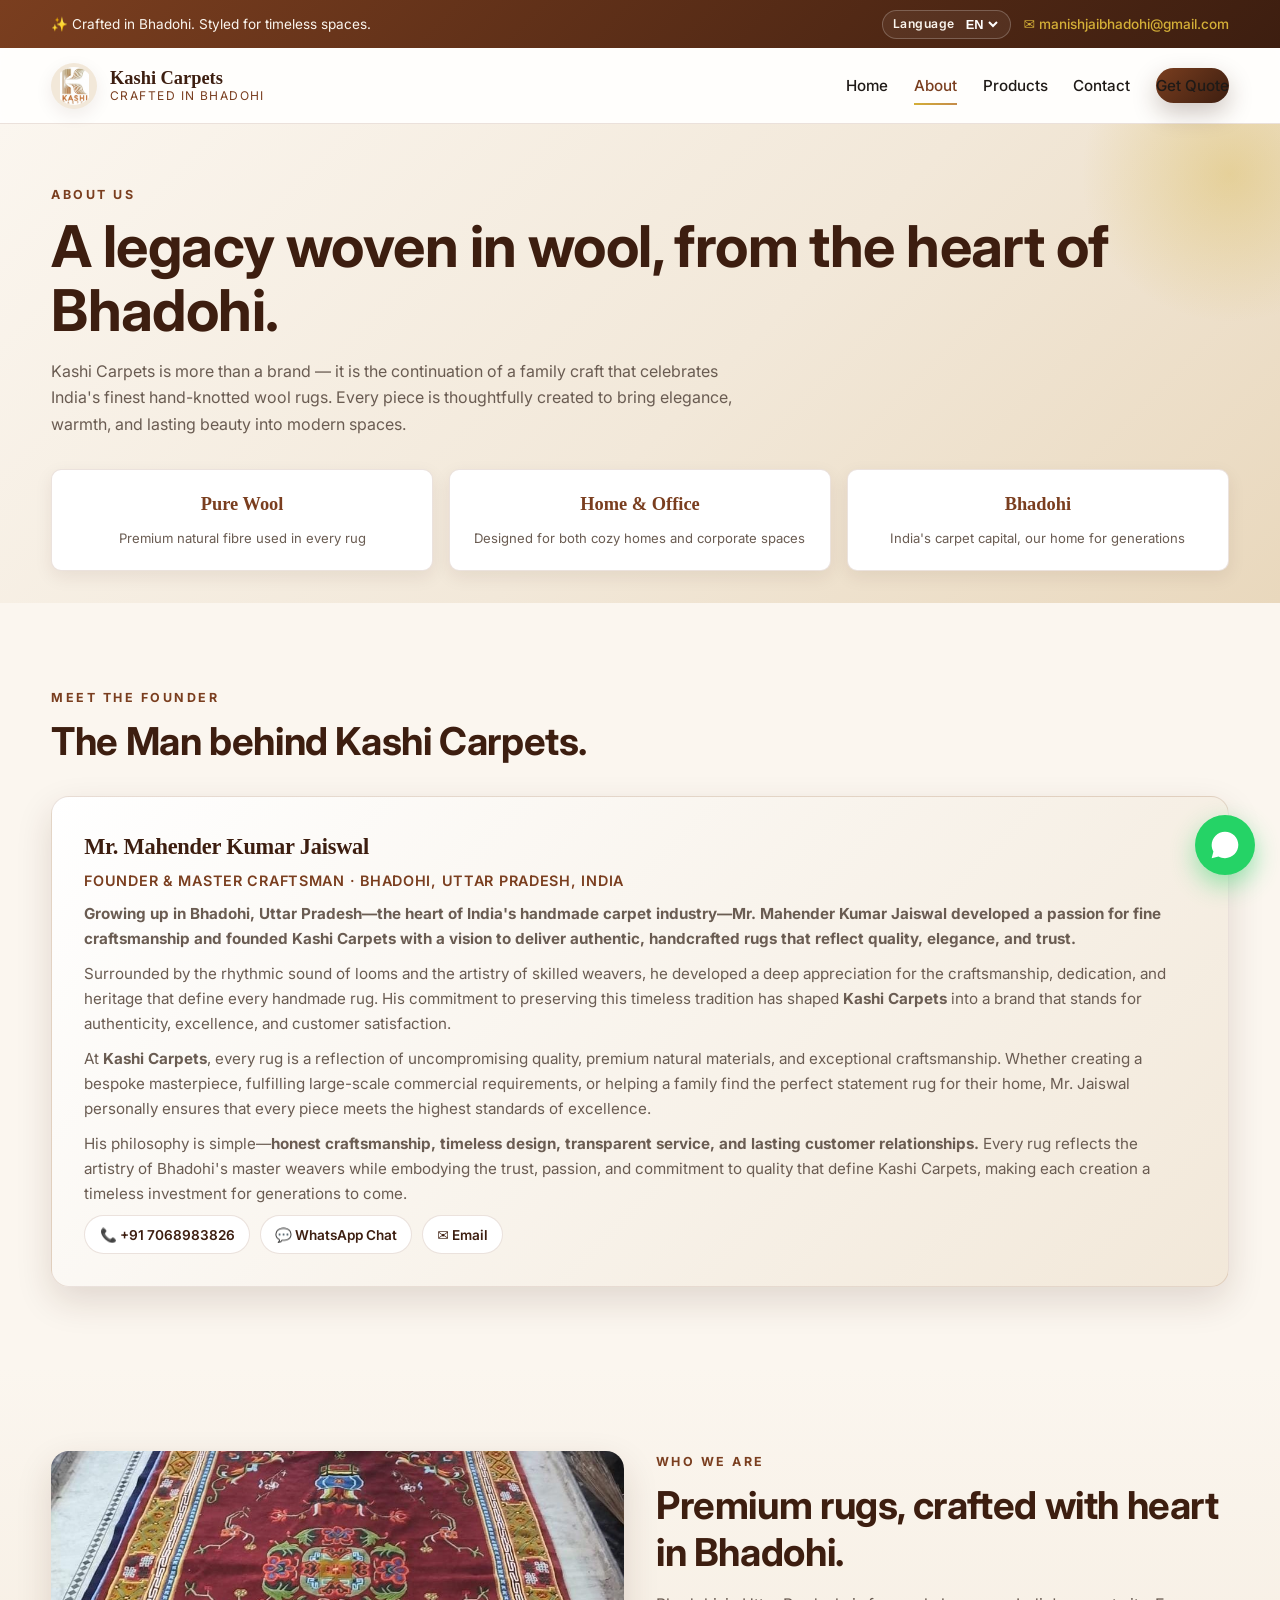
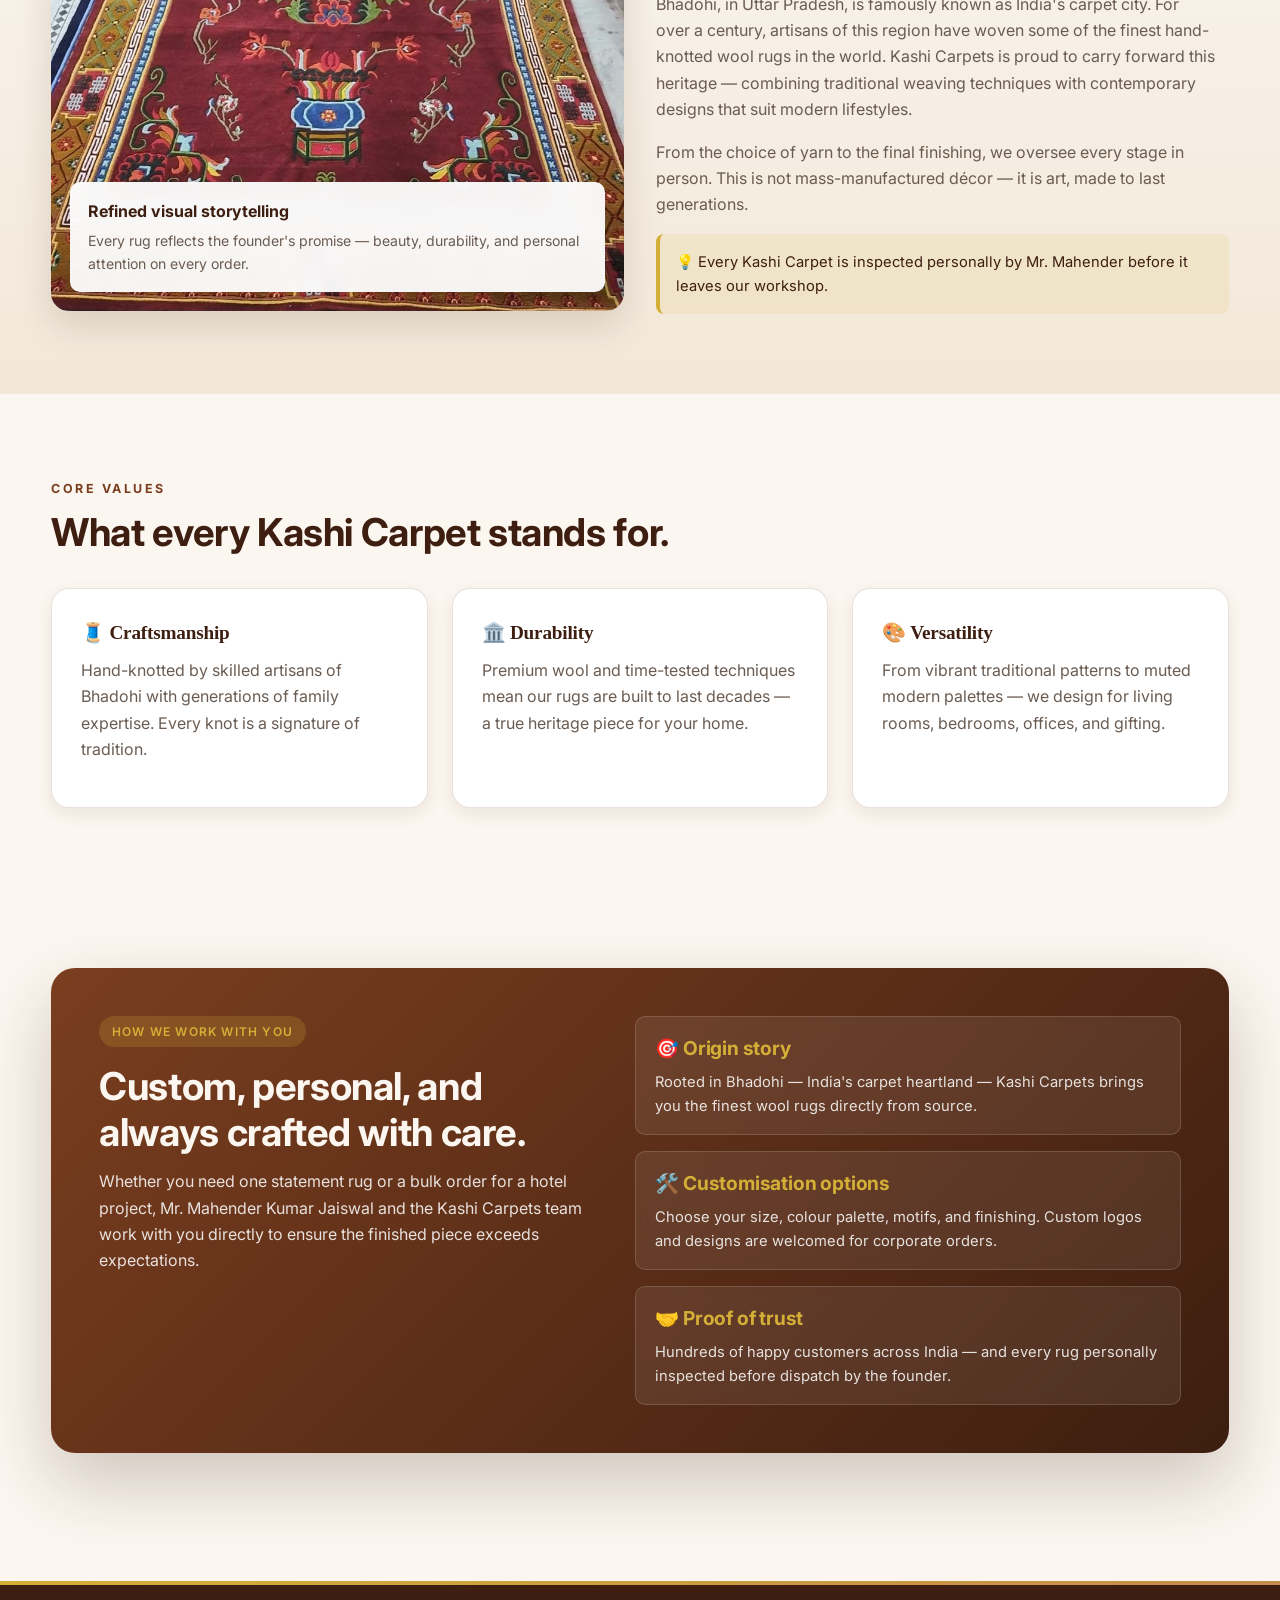
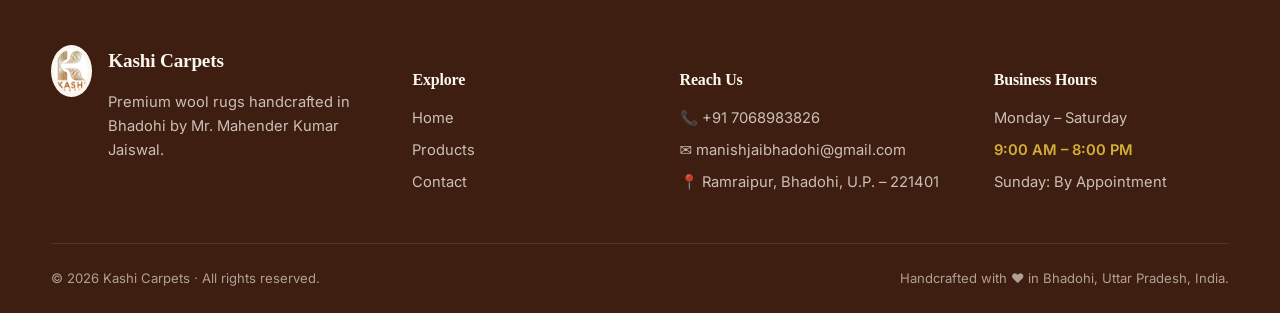
==== commit f8e9ef9a: "Remove founder image from about page" ====
--- a/about.html
+++ b/about.html
@@ -85,7 +85,6 @@
         <span class="eyebrow">Meet the Founder</span>
         <h2 class="section-title">The Man behind Kashi Carpets.</h2>
         <div class="owner-card reveal">
-          <img class="owner-avatar" src="assets/images/owner.jpeg" alt="Mr. Mahender Kumar Jaiswal, founder of Kashi Carpets">
           <div class="owner-info">
             <h3 data-owner>Mr. Mahender Kumar Jaiswal</h3>
             <span class="role">Founder &amp; Master Craftsman · <span data-location>Ramraipur, Bhadohi, Uttar Pradesh,
